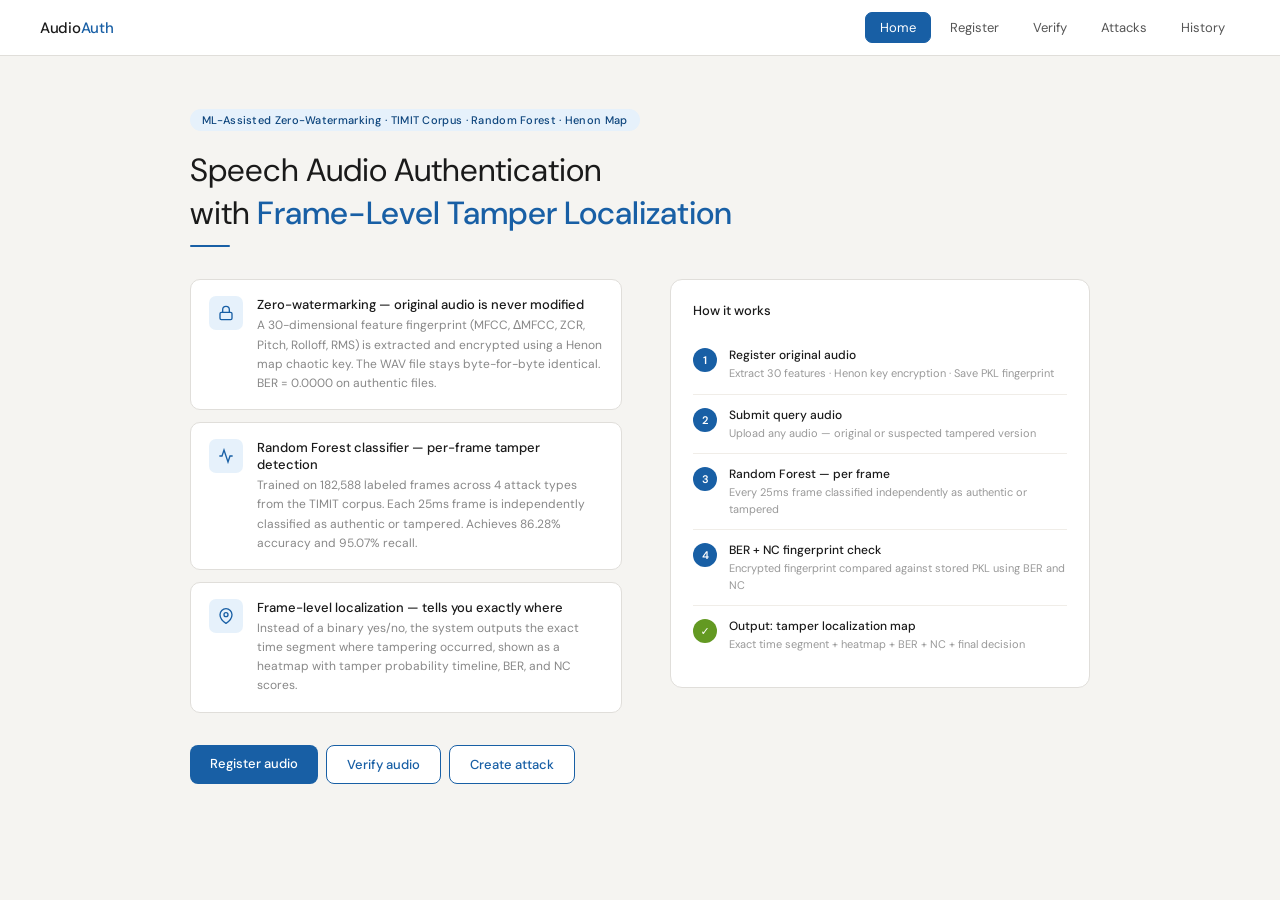
==== templates/index.html @ 795c7eb8 "ui included" ====
<!DOCTYPE html>
<html lang="en">
<head>
<meta charset="UTF-8">
<meta name="viewport" content="width=device-width,initial-scale=1">
<title>AudioAuth — Speech Authentication System</title>
<link rel="stylesheet" href="/static/style.css">
<style>
.hero{max-width:980px;margin:0 auto;padding:52px 40px 64px}
.tag{display:inline-block;background:#E6F1FB;color:#0C447C;font-size:11px;font-weight:500;padding:4px 12px;border-radius:20px;margin-bottom:18px;letter-spacing:0.3px}
.hero h1{font-size:32px;font-weight:400;color:#1a1a1a;line-height:1.35;margin-bottom:10px}
.hero h1 strong{font-weight:500;color:#185FA5}
.divider{width:40px;height:2px;background:#185FA5;border-radius:2px;margin-bottom:32px}
.hero-wrap{display:grid;grid-template-columns:1fr 420px;gap:48px;align-items:start}
.bullets{display:flex;flex-direction:column;gap:12px;margin-bottom:32px}
.bullet{display:flex;align-items:flex-start;gap:14px;background:#fff;border:0.5px solid #e0deda;border-radius:10px;padding:16px 18px}
.b-icon{width:34px;height:34px;border-radius:7px;background:#E6F1FB;display:flex;align-items:center;justify-content:center;flex-shrink:0}
.b-text h3{font-size:13px;font-weight:500;color:#1a1a1a;margin-bottom:3px}
.b-text p{font-size:12px;color:#888;line-height:1.6}
.cta{display:flex;gap:8px}
.cta a{padding:10px 20px;border-radius:8px;font-size:13px;font-weight:500;cursor:pointer;text-decoration:none;transition:all .15s}
.cta-p{background:#185FA5;color:#fff;border:none}
.cta-p:hover{opacity:.88}
.cta-o{background:#fff;color:#185FA5;border:0.5px solid #185FA5}
.cta-o:hover{background:#f0f7ff}
.flow-card{background:#fff;border:0.5px solid #e0deda;border-radius:12px;padding:22px;position:sticky;top:76px}
.flow-card h3{font-size:13px;font-weight:500;color:#1a1a1a;margin-bottom:16px}
.fs{display:flex;align-items:flex-start;gap:12px;padding:12px 0;border-bottom:0.5px solid #f0ede8}
.fs:last-child{border-bottom:none}
.fs-num{width:24px;height:24px;border-radius:50%;background:#185FA5;color:#fff;font-size:11px;font-weight:600;display:flex;align-items:center;justify-content:center;flex-shrink:0;margin-top:1px}
.fs-num.done{background:#639922}
.fs-body h4{font-size:12px;font-weight:500;color:#1a1a1a;margin-bottom:2px}
.fs-body p{font-size:11px;color:#999;line-height:1.5}
</style>
</head>
<body>
<nav class="nav">
  <a class="logo" href="/">Audio<span>Auth</span></a>
  <div class="nav-links">
    <a class="nl active" href="/">Home</a>
    <a class="nl" href="/register">Register</a>
    <a class="nl" href="/verify">Verify</a>
    <a class="nl" href="/attacks">Attacks</a>
    <a class="nl" href="/history">History</a>
  </div>
</nav>

<div class="hero">
  <div class="tag">ML-Assisted Zero-Watermarking · TIMIT Corpus · Random Forest · Henon Map</div>
  <h1>Speech Audio Authentication<br>with <strong>Frame-Level Tamper Localization</strong></h1>
  <div class="divider"></div>

  <div class="hero-wrap">
    <div>
      <div class="bullets">
        <div class="bullet">
          <div class="b-icon">
            <svg width="16" height="16" viewBox="0 0 24 24" fill="none" stroke="#185FA5" stroke-width="2"><rect x="3" y="11" width="18" height="11" rx="2"/><path d="M7 11V7a5 5 0 0 1 10 0v4"/></svg>
          </div>
          <div class="b-text">
            <h3>Zero-watermarking — original audio is never modified</h3>
            <p>A 30-dimensional feature fingerprint (MFCC, ΔMFCC, ZCR, Pitch, Rolloff, RMS) is extracted and encrypted using a Henon map chaotic key. The WAV file stays byte-for-byte identical. BER = 0.0000 on authentic files.</p>
          </div>
        </div>
        <div class="bullet">
          <div class="b-icon">
            <svg width="16" height="16" viewBox="0 0 24 24" fill="none" stroke="#185FA5" stroke-width="2"><polyline points="22 12 18 12 15 21 9 3 6 12 2 12"/></svg>
          </div>
          <div class="b-text">
            <h3>Random Forest classifier — per-frame tamper detection</h3>
            <p>Trained on 182,588 labeled frames across 4 attack types from the TIMIT corpus. Each 25ms frame is independently classified as authentic or tampered. Achieves 86.28% accuracy and 95.07% recall.</p>
          </div>
        </div>
        <div class="bullet">
          <div class="b-icon">
            <svg width="16" height="16" viewBox="0 0 24 24" fill="none" stroke="#185FA5" stroke-width="2"><path d="M21 10c0 7-9 13-9 13s-9-6-9-13a9 9 0 0 1 18 0z"/><circle cx="12" cy="10" r="3"/></svg>
          </div>
          <div class="b-text">
            <h3>Frame-level localization — tells you exactly where</h3>
            <p>Instead of a binary yes/no, the system outputs the exact time segment where tampering occurred, shown as a heatmap with tamper probability timeline, BER, and NC scores.</p>
          </div>
        </div>
      </div>
      <div class="cta">
        <a class="cta-p" href="/register">Register audio</a>
        <a class="cta-o" href="/verify">Verify audio</a>
        <a class="cta-o" href="/attacks">Create attack</a>
      </div>
    </div>

    <div class="flow-card">
      <h3>How it works</h3>
      <div class="fs">
        <div class="fs-num">1</div>
        <div class="fs-body"><h4>Register original audio</h4><p>Extract 30 features · Henon key encryption · Save PKL fingerprint</p></div>
      </div>
      <div class="fs">
        <div class="fs-num">2</div>
        <div class="fs-body"><h4>Submit query audio</h4><p>Upload any audio — original or suspected tampered version</p></div>
      </div>
      <div class="fs">
        <div class="fs-num">3</div>
        <div class="fs-body"><h4>Random Forest — per frame</h4><p>Every 25ms frame classified independently as authentic or tampered</p></div>
      </div>
      <div class="fs">
        <div class="fs-num">4</div>
        <div class="fs-body"><h4>BER + NC fingerprint check</h4><p>Encrypted fingerprint compared against stored PKL using BER and NC</p></div>
      </div>
      <div class="fs">
        <div class="fs-num done">✓</div>
        <div class="fs-body"><h4>Output: tamper localization map</h4><p>Exact time segment + heatmap + BER + NC + final decision</p></div>
      </div>
    </div>
  </div>
</div>
</body>
</html>
---- static/style.css ----
@import url('https://fonts.googleapis.com/css2?family=DM+Sans:wght@300;400;500&family=DM+Mono:wght@400;500&display=swap');

*{box-sizing:border-box;margin:0;padding:0}
body{font-family:'DM Sans',system-ui,sans-serif;background:#f5f4f1;color:#1a1a1a;min-height:100vh}

/* NAV */
.nav{display:flex;align-items:center;justify-content:space-between;padding:0 40px;height:56px;background:#fff;border-bottom:0.5px solid #e0deda;position:sticky;top:0;z-index:100}
.logo{font-size:15px;font-weight:500;letter-spacing:-0.3px;color:#1a1a1a;text-decoration:none}
.logo span{color:#185FA5}
.nav-links{display:flex;gap:4px}
.nl{padding:6px 14px;font-size:13px;border-radius:7px;border:0.5px solid transparent;color:#555;cursor:pointer;text-decoration:none;transition:all .15s}
.nl:hover{background:#f5f4f1;border-color:#e0deda}
.nl.active{background:#185FA5;color:#fff;border-color:#185FA5}

/* PAGE WRAPPER */
.page{max-width:980px;margin:0 auto;padding:36px 40px 64px}
.page-header{margin-bottom:28px}
.page-title{font-size:22px;font-weight:500;color:#1a1a1a;margin-bottom:5px}
.page-sub{font-size:13px;color:#888;line-height:1.6}

/* CARD */
.card{background:#fff;border:0.5px solid #e0deda;border-radius:12px;padding:28px}
.card-title{font-size:14px;font-weight:500;color:#1a1a1a;margin-bottom:5px}
.card-sub{font-size:12px;color:#999;margin-bottom:20px}

/* UPLOAD BOX */
.upload-box{border:1.5px dashed #c8c5be;border-radius:10px;padding:32px 20px;text-align:center;background:#fafaf8;cursor:pointer;transition:border-color .15s}
.upload-box:hover{border-color:#185FA5}
.upload-box input[type=file]{display:none}
.upload-icon{display:block;margin:0 auto 10px}
.upload-box p{font-size:13px;color:#888}
.upload-box p span{color:#185FA5;font-weight:500}
.upload-box .hint{font-size:11px;color:#bbb;margin-top:4px}
.file-selected{font-size:13px;color:#185FA5;font-weight:500;margin-top:10px;display:none}

/* FORM ELEMENTS */
label{font-size:12px;color:#666;display:block;margin-bottom:5px;margin-top:14px}
select,input[type=text]{width:100%;padding:9px 12px;border:0.5px solid #ddd;border-radius:8px;font-size:13px;color:#1a1a1a;background:#fff;font-family:'DM Sans',sans-serif;outline:none;transition:border-color .15s}
select:focus,input:focus{border-color:#185FA5}

/* BUTTONS */
.btn-p{display:block;width:100%;padding:11px;background:#185FA5;color:#fff;border:none;border-radius:8px;font-size:13px;font-weight:500;cursor:pointer;font-family:'DM Sans',sans-serif;transition:opacity .15s;margin-top:16px}
.btn-p:hover{opacity:0.88}
.btn-o{display:block;width:100%;padding:11px;background:#fff;color:#185FA5;border:0.5px solid #185FA5;border-radius:8px;font-size:13px;font-weight:500;cursor:pointer;font-family:'DM Sans',sans-serif;transition:all .15s;margin-top:8px;text-align:center;text-decoration:none}
.btn-o:hover{background:#f0f7ff}

/* RESULT CARDS */
.verdict{border-radius:10px;padding:18px 20px;margin-bottom:16px;display:flex;align-items:center;gap:14px}
.verdict.tampered{background:#FCEBEB;border:0.5px solid #F09595}
.verdict.authentic{background:#EAF3DE;border:0.5px solid #C0DD97}
.verdict-icon{width:40px;height:40px;border-radius:50%;display:flex;align-items:center;justify-content:center;flex-shrink:0}
.verdict.tampered .verdict-icon{background:#E24B4A}
.verdict.authentic .verdict-icon{background:#639922}
.verdict-title{font-size:17px;font-weight:500}
.verdict.tampered .verdict-title{color:#A32D2D}
.verdict.authentic .verdict-title{color:#27500A}
.verdict-sub{font-size:12px;margin-top:2px}
.verdict.tampered .verdict-sub{color:#A32D2D}
.verdict.authentic .verdict-sub{color:#3B6D11}

.metrics{display:grid;grid-template-columns:repeat(3,1fr);gap:10px;margin-bottom:14px}
.metric{background:#f8f8f6;border-radius:8px;padding:12px 14px;border:0.5px solid #ece9e3}
.metric-label{font-size:10px;color:#999;text-transform:uppercase;letter-spacing:0.5px;margin-bottom:5px}
.metric-val{font-size:20px;font-weight:500;font-family:'DM Mono',monospace}
.metric-val.red{color:#A32D2D}
.metric-val.green{color:#27500A}
.metric-val.blue{color:#185FA5}

.location-bar{background:#FFF8E1;border:0.5px solid #EF9F27;border-radius:8px;padding:11px 16px;font-size:13px;color:#633806;margin-bottom:14px}

/* HEATMAP */
.heatmap-wrap{background:#f8f8f6;border:0.5px solid #ece9e3;border-radius:10px;overflow:hidden;margin-bottom:14px}
.heatmap-wrap img{width:100%;display:block}
.heatmap-placeholder{height:180px;display:flex;align-items:center;justify-content:center;color:#ccc;font-size:13px}

/* KEY DISPLAY */
.key-block{background:#f8f8f6;border:0.5px solid #ece9e3;border-radius:8px;padding:12px 14px;margin-bottom:8px}
.key-label{font-size:10px;color:#999;text-transform:uppercase;letter-spacing:0.5px;margin-bottom:5px}
.key-bits{font-size:11px;font-family:'DM Mono',monospace;color:#185FA5;word-break:break-all;line-height:1.8}

/* BADGE */
.badge{display:inline-block;font-size:11px;font-weight:500;padding:3px 10px;border-radius:12px}
.badge-success{background:#EAF3DE;color:#27500A}
.badge-danger{background:#FCEBEB;color:#A32D2D}
.badge-info{background:#E6F1FB;color:#0C447C}

/* ATTACK OPTIONS */
.attack-grid{display:grid;grid-template-columns:1fr 1fr;gap:8px;margin-bottom:16px}
.attack-opt{border:0.5px solid #e0deda;border-radius:8px;padding:12px 14px;cursor:pointer;background:#fff;transition:all .15s}
.attack-opt:hover{border-color:#185FA5;background:#f0f7ff}
.attack-opt.selected{border-color:#185FA5;background:#E6F1FB}
.attack-opt h4{font-size:13px;font-weight:500;color:#1a1a1a;margin-bottom:3px}
.attack-opt p{font-size:11px;color:#888}
.attack-opt.selected h4{color:#0C447C}

/* HISTORY TABLE */
table{width:100%;border-collapse:collapse;font-size:13px}
th{text-align:left;padding:10px 14px;border-bottom:0.5px solid #e0deda;font-size:11px;font-weight:500;color:#888;text-transform:uppercase;letter-spacing:0.4px}
td{padding:12px 14px;border-bottom:0.5px solid #f0ede8;color:#1a1a1a}
tr:last-child td{border-bottom:none}
tr:hover td{background:#fafaf8}

/* SPINNER */
.spinner{display:none;width:18px;height:18px;border:2px solid #c0c0c0;border-top-color:#185FA5;border-radius:50%;animation:spin .7s linear infinite;margin:20px auto}
@keyframes spin{to{transform:rotate(360deg)}}

/* INFO ROW */
.info-row{display:flex;justify-content:space-between;align-items:center;padding:9px 0;border-top:0.5px solid #f0ede8;font-size:13px}
.info-row .lbl{color:#888}
.info-row .val{font-weight:500;color:#1a1a1a}

/* GRID LAYOUTS */
.two-col{display:grid;grid-template-columns:1fr 1fr;gap:20px}
.left-right{display:grid;grid-template-columns:360px 1fr;gap:20px}

@media(max-width:700px){
  .two-col,.left-right{grid-template-columns:1fr}
  .page{padding:24px 20px 48px}
  .nav{padding:0 20px}
}
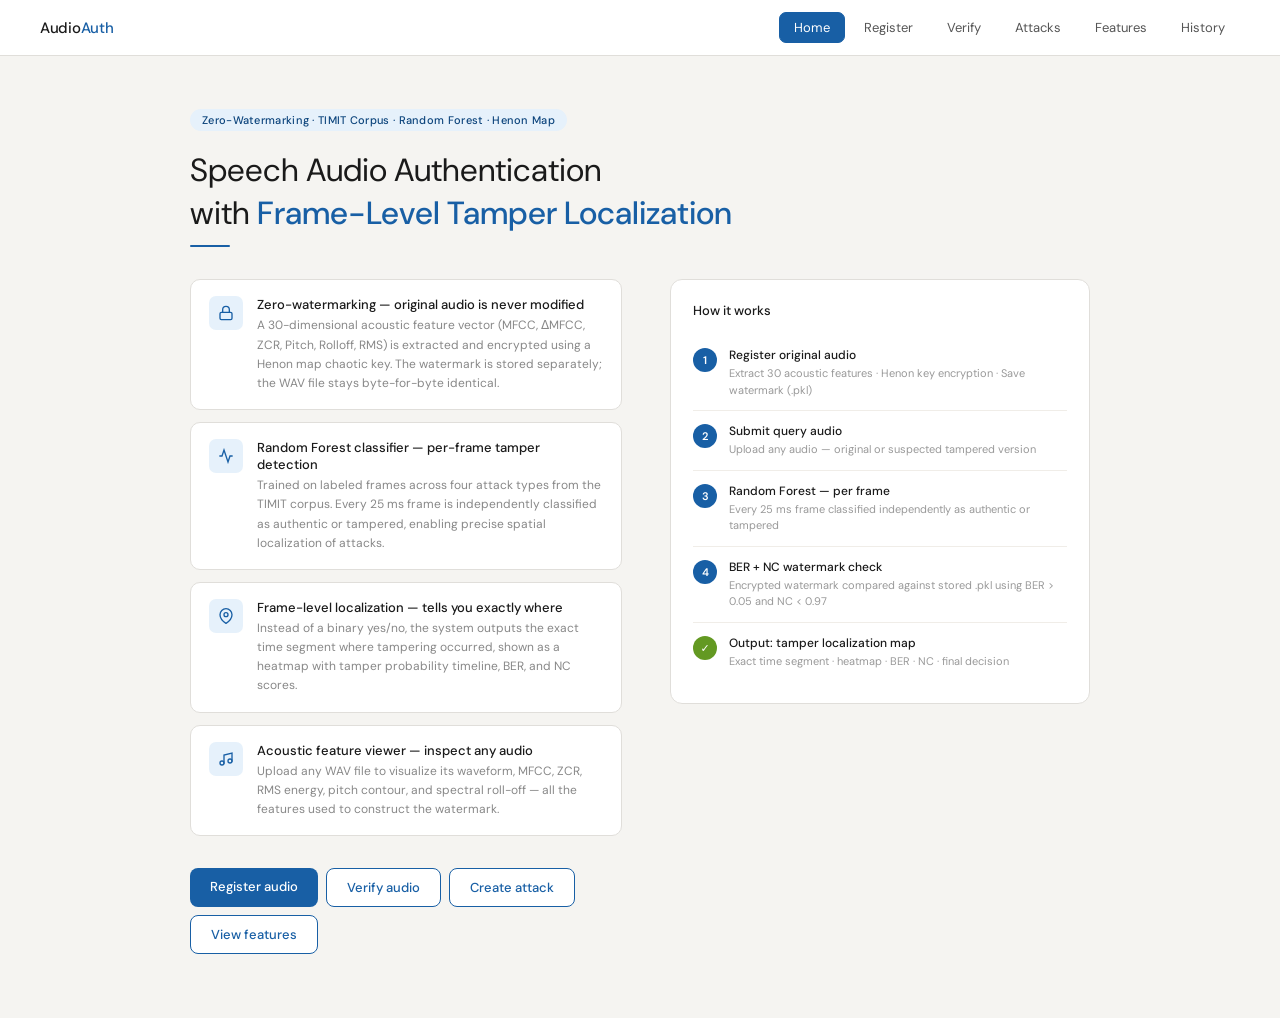
==== commit 8283159f: "updated the s44 audio issue later doing tamper localisation accurately" ====
--- a/templates/index.html
+++ b/templates/index.html
@@ -17,7 +17,7 @@
 .b-icon{width:34px;height:34px;border-radius:7px;background:#E6F1FB;display:flex;align-items:center;justify-content:center;flex-shrink:0}
 .b-text h3{font-size:13px;font-weight:500;color:#1a1a1a;margin-bottom:3px}
 .b-text p{font-size:12px;color:#888;line-height:1.6}
-.cta{display:flex;gap:8px}
+.cta{display:flex;gap:8px;flex-wrap:wrap}
 .cta a{padding:10px 20px;border-radius:8px;font-size:13px;font-weight:500;cursor:pointer;text-decoration:none;transition:all .15s}
 .cta-p{background:#185FA5;color:#fff;border:none}
 .cta-p:hover{opacity:.88}
@@ -41,50 +41,79 @@
     <a class="nl" href="/register">Register</a>
     <a class="nl" href="/verify">Verify</a>
     <a class="nl" href="/attacks">Attacks</a>
+    <a class="nl" href="/features">Features</a>
     <a class="nl" href="/history">History</a>
   </div>
 </nav>
 
 <div class="hero">
-  <div class="tag">ML-Assisted Zero-Watermarking · TIMIT Corpus · Random Forest · Henon Map</div>
+  <div class="tag">Zero-Watermarking · TIMIT Corpus · Random Forest · Henon Map</div>
   <h1>Speech Audio Authentication<br>with <strong>Frame-Level Tamper Localization</strong></h1>
   <div class="divider"></div>
 
   <div class="hero-wrap">
     <div>
       <div class="bullets">
+
         <div class="bullet">
           <div class="b-icon">
-            <svg width="16" height="16" viewBox="0 0 24 24" fill="none" stroke="#185FA5" stroke-width="2"><rect x="3" y="11" width="18" height="11" rx="2"/><path d="M7 11V7a5 5 0 0 1 10 0v4"/></svg>
+            <svg width="16" height="16" viewBox="0 0 24 24" fill="none" stroke="#185FA5" stroke-width="2">
+              <rect x="3" y="11" width="18" height="11" rx="2"/>
+              <path d="M7 11V7a5 5 0 0 1 10 0v4"/>
+            </svg>
           </div>
           <div class="b-text">
             <h3>Zero-watermarking — original audio is never modified</h3>
-            <p>A 30-dimensional feature fingerprint (MFCC, ΔMFCC, ZCR, Pitch, Rolloff, RMS) is extracted and encrypted using a Henon map chaotic key. The WAV file stays byte-for-byte identical. BER = 0.0000 on authentic files.</p>
+            <p>A 30-dimensional acoustic feature vector (MFCC, ΔMFCC, ZCR, Pitch, Rolloff, RMS) is extracted and encrypted using a Henon map chaotic key. The watermark is stored separately; the WAV file stays byte-for-byte identical.</p>
           </div>
         </div>
+
         <div class="bullet">
           <div class="b-icon">
-            <svg width="16" height="16" viewBox="0 0 24 24" fill="none" stroke="#185FA5" stroke-width="2"><polyline points="22 12 18 12 15 21 9 3 6 12 2 12"/></svg>
+            <svg width="16" height="16" viewBox="0 0 24 24" fill="none" stroke="#185FA5" stroke-width="2">
+              <polyline points="22 12 18 12 15 21 9 3 6 12 2 12"/>
+            </svg>
           </div>
           <div class="b-text">
             <h3>Random Forest classifier — per-frame tamper detection</h3>
-            <p>Trained on 182,588 labeled frames across 4 attack types from the TIMIT corpus. Each 25ms frame is independently classified as authentic or tampered. Achieves 86.28% accuracy and 95.07% recall.</p>
+            <p>Trained on labeled frames across four attack types from the TIMIT corpus. Every 25 ms frame is independently classified as authentic or tampered, enabling precise spatial localization of attacks.</p>
           </div>
         </div>
+
         <div class="bullet">
           <div class="b-icon">
-            <svg width="16" height="16" viewBox="0 0 24 24" fill="none" stroke="#185FA5" stroke-width="2"><path d="M21 10c0 7-9 13-9 13s-9-6-9-13a9 9 0 0 1 18 0z"/><circle cx="12" cy="10" r="3"/></svg>
+            <svg width="16" height="16" viewBox="0 0 24 24" fill="none" stroke="#185FA5" stroke-width="2">
+              <path d="M21 10c0 7-9 13-9 13s-9-6-9-13a9 9 0 0 1 18 0z"/>
+              <circle cx="12" cy="10" r="3"/>
+            </svg>
           </div>
           <div class="b-text">
             <h3>Frame-level localization — tells you exactly where</h3>
             <p>Instead of a binary yes/no, the system outputs the exact time segment where tampering occurred, shown as a heatmap with tamper probability timeline, BER, and NC scores.</p>
           </div>
         </div>
+
+        <div class="bullet">
+          <div class="b-icon">
+            <svg width="16" height="16" viewBox="0 0 24 24" fill="none" stroke="#185FA5" stroke-width="2">
+              <path d="M9 19V6l12-3v13"/>
+              <circle cx="6" cy="18" r="3"/>
+              <circle cx="18" cy="15" r="3"/>
+            </svg>
+          </div>
+          <div class="b-text">
+            <h3>Acoustic feature viewer — inspect any audio</h3>
+            <p>Upload any WAV file to visualize its waveform, MFCC, ZCR, RMS energy, pitch contour, and spectral roll-off — all the features used to construct the watermark.</p>
+          </div>
+        </div>
+
       </div>
+
       <div class="cta">
         <a class="cta-p" href="/register">Register audio</a>
         <a class="cta-o" href="/verify">Verify audio</a>
         <a class="cta-o" href="/attacks">Create attack</a>
+        <a class="cta-o" href="/features">View features</a>
       </div>
     </div>
 
@@ -92,23 +121,38 @@
       <h3>How it works</h3>
       <div class="fs">
         <div class="fs-num">1</div>
-        <div class="fs-body"><h4>Register original audio</h4><p>Extract 30 features · Henon key encryption · Save PKL fingerprint</p></div>
+        <div class="fs-body">
+          <h4>Register original audio</h4>
+          <p>Extract 30 acoustic features · Henon key encryption · Save watermark (.pkl)</p>
+        </div>
       </div>
       <div class="fs">
         <div class="fs-num">2</div>
-        <div class="fs-body"><h4>Submit query audio</h4><p>Upload any audio — original or suspected tampered version</p></div>
+        <div class="fs-body">
+          <h4>Submit query audio</h4>
+          <p>Upload any audio — original or suspected tampered version</p>
+        </div>
       </div>
       <div class="fs">
         <div class="fs-num">3</div>
-        <div class="fs-body"><h4>Random Forest — per frame</h4><p>Every 25ms frame classified independently as authentic or tampered</p></div>
+        <div class="fs-body">
+          <h4>Random Forest — per frame</h4>
+          <p>Every 25 ms frame classified independently as authentic or tampered</p>
+        </div>
       </div>
       <div class="fs">
         <div class="fs-num">4</div>
-        <div class="fs-body"><h4>BER + NC fingerprint check</h4><p>Encrypted fingerprint compared against stored PKL using BER and NC</p></div>
+        <div class="fs-body">
+          <h4>BER + NC watermark check</h4>
+          <p>Encrypted watermark compared against stored .pkl using BER &gt; 0.05 and NC &lt; 0.97</p>
+        </div>
       </div>
       <div class="fs">
         <div class="fs-num done">✓</div>
-        <div class="fs-body"><h4>Output: tamper localization map</h4><p>Exact time segment + heatmap + BER + NC + final decision</p></div>
+        <div class="fs-body">
+          <h4>Output: tamper localization map</h4>
+          <p>Exact time segment · heatmap · BER · NC · final decision</p>
+        </div>
       </div>
     </div>
   </div>
